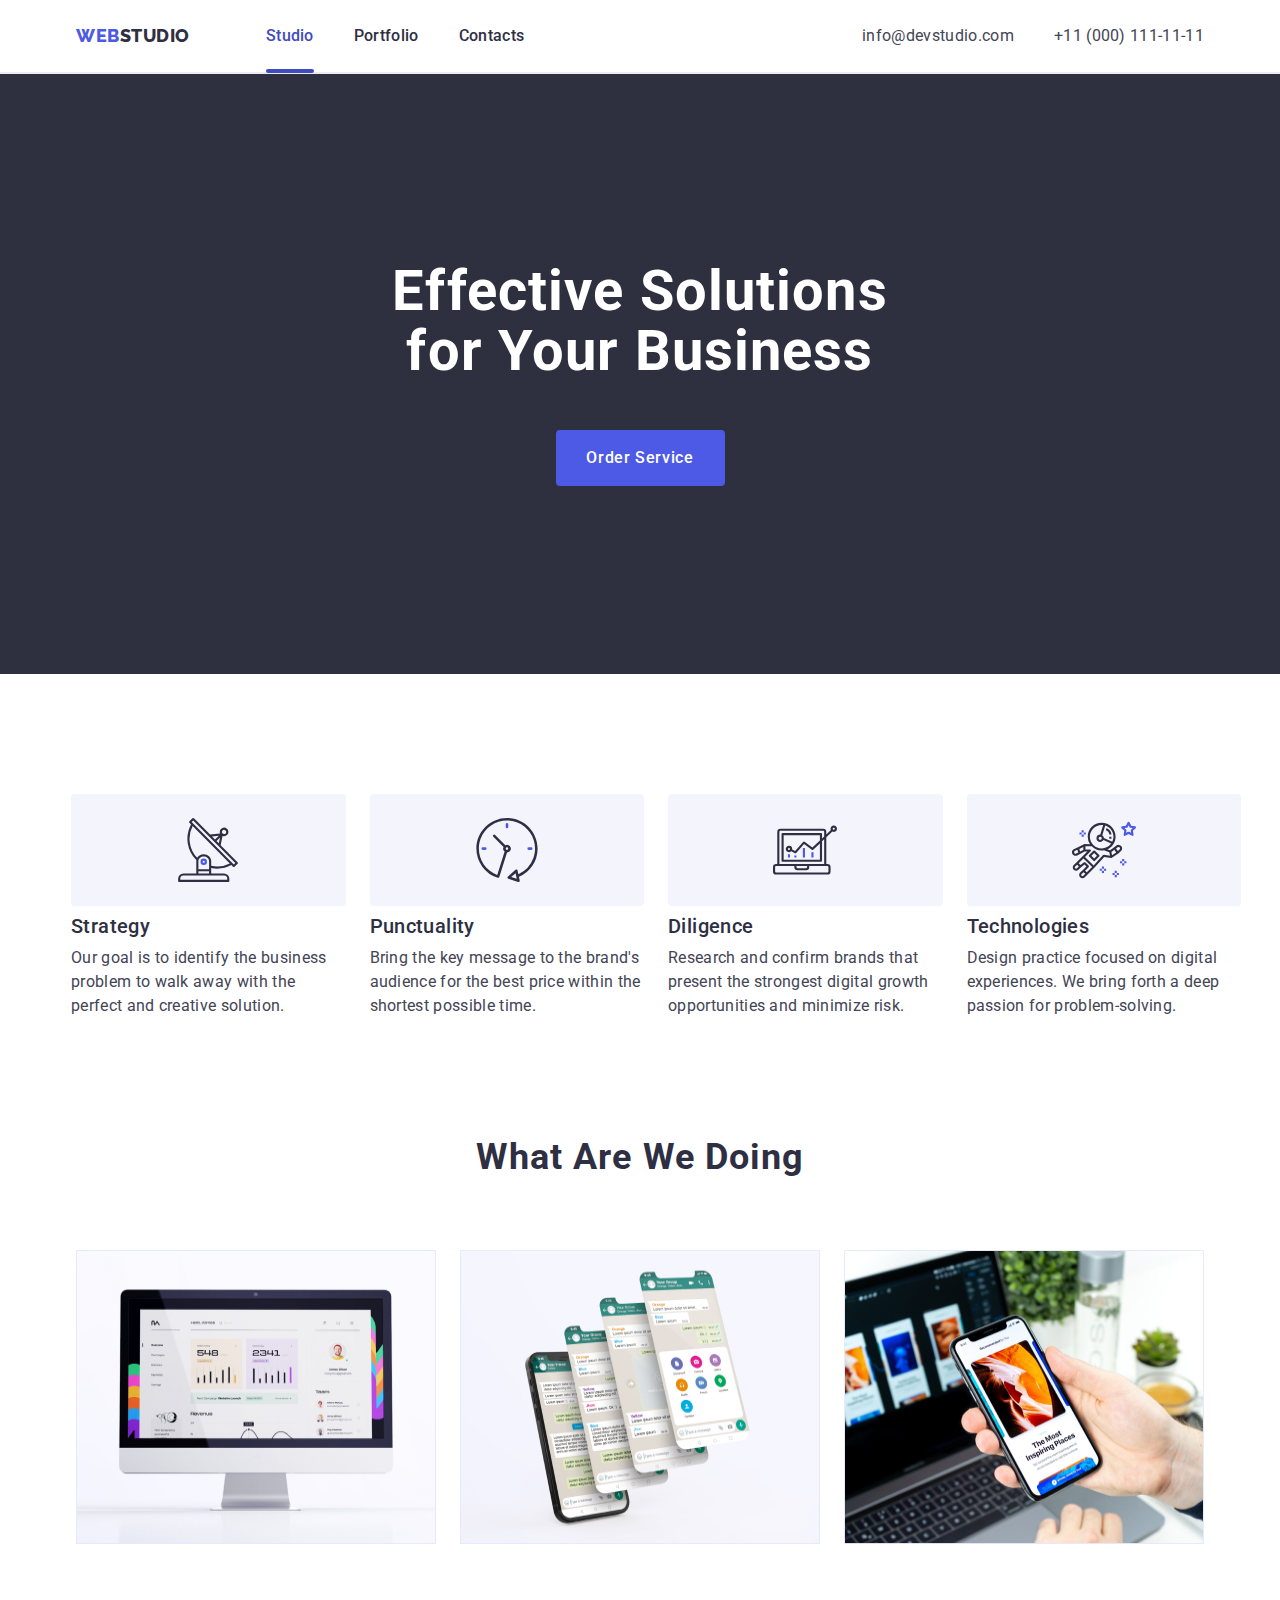
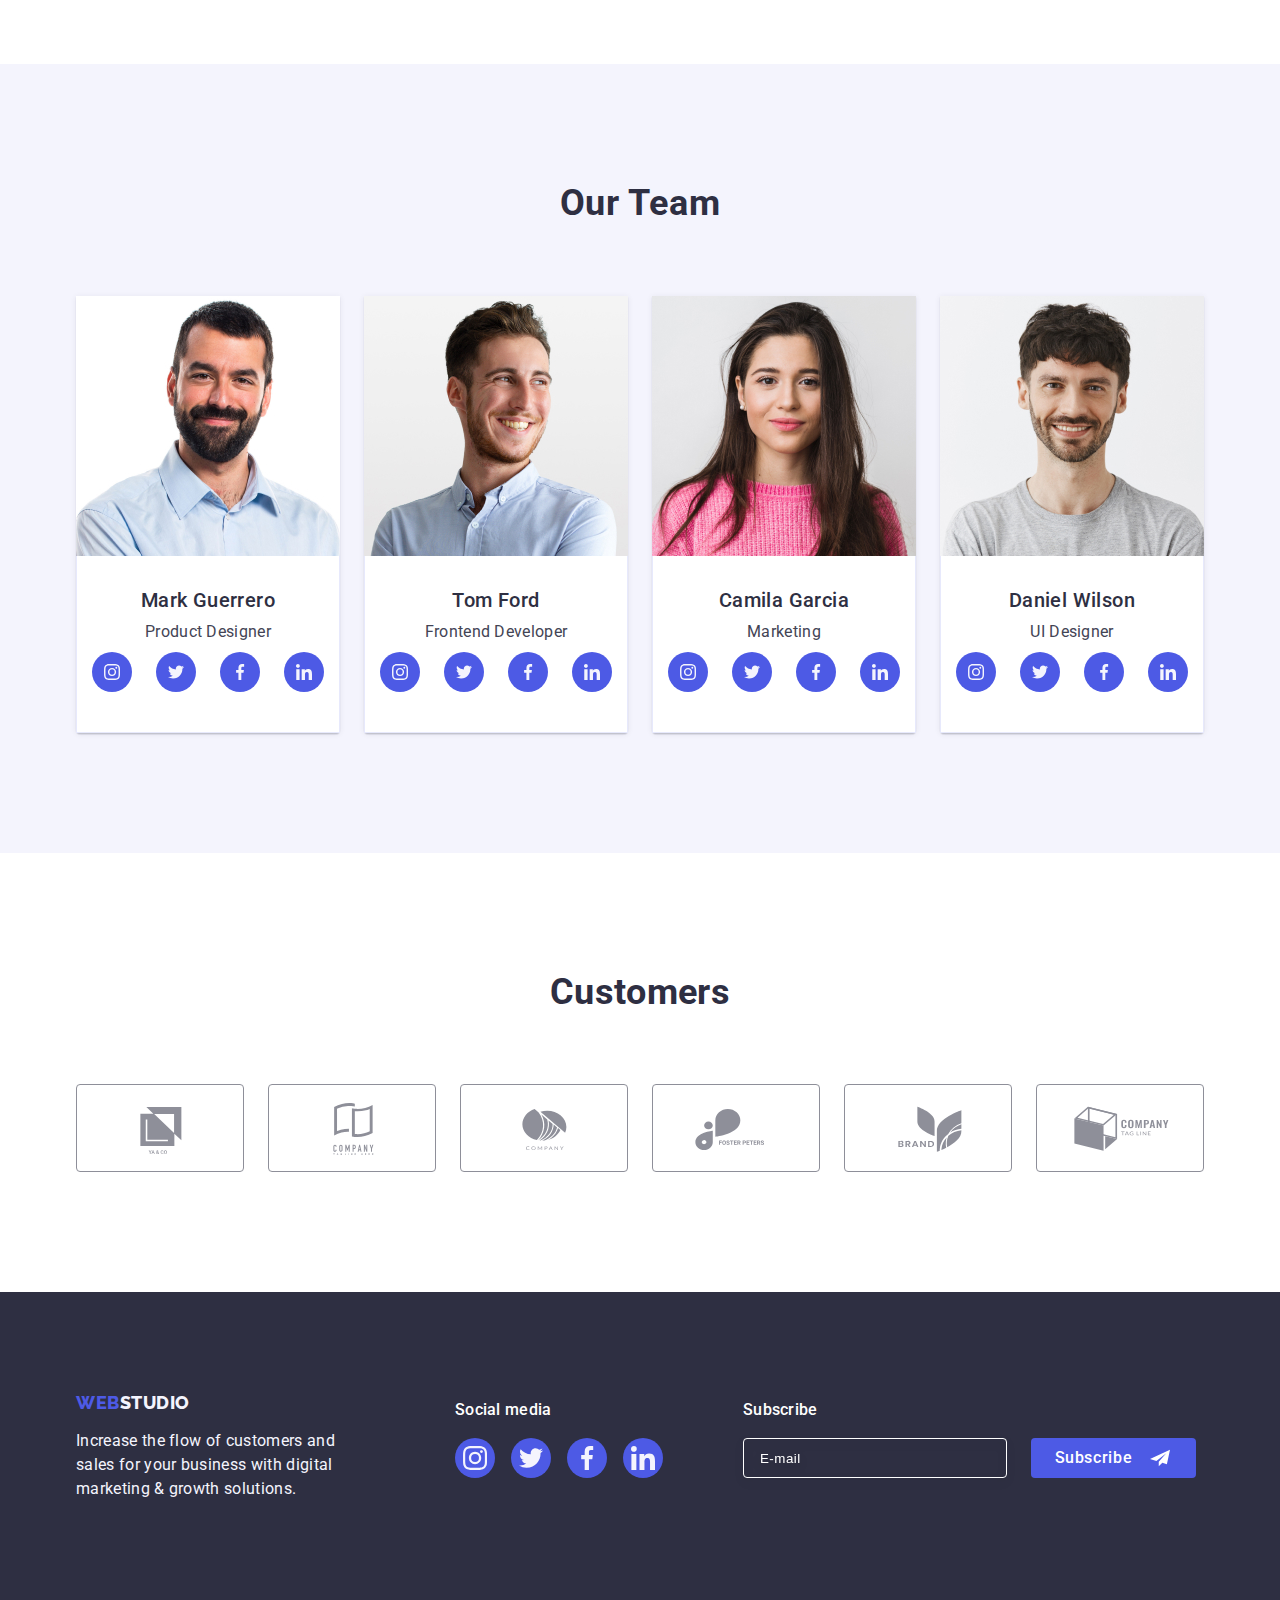
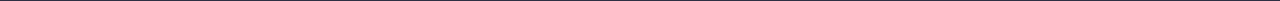
==== index.html @ afd9ffc9 ";lkl;k" ====
<!DOCTYPE html>
<html lang="en">
<head>
    <meta charset="UTF-8">
    <meta http-equiv="X-UA-Compatible" content="IE=edge">
    <meta name="viewport" content="width=device-width, initial-scale=1.0">
    <title>WebStudio</title>
    <link rel="preconnect" href="https://fonts.googleapis.com">
    <link rel="preconnect" href="https://fonts.gstatic.com" crossorigin>
    <link href="https://fonts.googleapis.com/css2?family=Raleway:wght@800&amp;family=Roboto:wght@100;400;500;700;800;900&amp;display=swap" rel="stylesheet">
    <link rel="stylesheet" href=" modern-normalize.min.css">
    <link rel="stylesheet" href="./css/styles.css" />
</head>
<body>
    <header class="title-header">
        <div class="div-title-header container">
            <nav class="left-logo">
                <a href="./index.html" class="logo link">
                    Web<span class="primary-color">Studio</span>
                </a>
                <ul class="navbar list">
                    <li><a href="./index.html" class="active-link link">Studio</a></li>
                    <li><a href="./portfolio.html" class="link">Portfolio</a></li>
                    <li><a href="" class="link">Contacts</a></li>
                </ul>
            </nav>
            <address class="header-contacts">
                <ul class="address-list list">                
                <li><a href="mailto:info@devstudio.com" class="header-contacts-link link">info@devstudio.com</a></li>
                <li><a href="tel:+110001111111" class="header-contacts-link link">+11 (000) 111-11-11</a></li>
                </ul>
            </address>
            <button class="menu-toggle js-open-menu" aria-expanded="false" aria-controls="mobile-menu">
                <svg width="24" height="24" fill="currentColor" viewBox="0 0 20 20" xmlns="http://www.w3.org/2000/svg">
                  <path fill-rule="evenodd" d="M3 5a1 1 0 011-1h12a1 1 0 110 2H4a1 1 0 01-1-1zM3 10a1 1 0 011-1h12a1 1 0 110 2H4a1 1 0 01-1-1zM3 15a1 1 0 011-1h12a1 1 0 110 2H4a1 1 0 01-1-1z" clip-rule="evenodd"></path>
                </svg>
            </button>
        </div>
    </header>
    <main>
        <section class="full-width">
            <div class="container">
                <h1 class="main-title">Effective Solutions for Your Business</h1>
                <button data-modal-open type="button" class="order-service">Order Service</button>
            </div>
        </section>
        <section class="why-we">
            <div class="container">
                <h2 class="visually-hidden" hidden>Наші особливості</h2>
                <ul class="features list">
                        <li class="why-we-features">
                            <div class="why-we-cont">
                                
                                <svg class="why-we-cont-icon" width="64" height="64">
                                  <use href="./images/icons.svg#icon-antenna-1"></use>
                                </svg>
                            </div>
                            <h3 class="why-we-title">Strategy</h3>
                            <p class="why-we-p">Our goal is to identify the business problem to walk away with the perfect and creative solution.</p>
                        </li>
                    <li class="why-we-features">
                        <div class="why-we-cont">
                             <svg class="why-we-cont-icon" width="64" height="64">
                               <use href="./images/icons.svg#icon-clock-1"></use>
                             </svg>
                        </div>
                        <h3 class="why-we-title">Punctuality</h3>
                        <p class="why-we-p">Bring the key message to the brand's audience for the best price within the shortest possible time.</p>
                    </li>
                    <li class="why-we-features">
                        <div class="why-we-cont">
                            <svg class="why-we-cont-icon" width="64" height="64">
                              <use href="./images/icons.svg#icon-diagram-1"></use>
                            </svg>
                        </div>
                        <h3 class="why-we-title">Diligence</h3>
                        <p class="why-we-p">Research and confirm brands that present the strongest digital growth opportunities and minimize risk.</p>
                    </li>
                    <li class="why-we-features">
                        <div class="why-we-cont">
                            <svg class="why-we-cont-icon" width="64" height="64">
                              <use href="./images/icons.svg#icon-astronaut-1"></use>
                            </svg>
                        </div>
                        <h3 class="why-we-title">Technologies</h3>
                        <p class="why-we-p">Design practice focused on digital experiences. We bring forth a deep passion for problem-solving.</p>
                    </li>
                </ul>
            </div>
        </section>
        <section class="what-we-do">
            <div class="container">    
            <h2 class="title">What are we doing</h2>
            <ul class="list">
                <li class="what-we-do-img">
                    <picture>
                        <source
                          media="(min-width: 1158px)"
                          srcset="
                            ./images/info/desctop/1-@x1.jpg 1x,
                            ./images/info/desctop/1-@x2.jpg 2x
                          "
                          type="image/jpg"
                        />
                        <img
                          src="./images/info/1.jpg"
                          alt="desktop"
                          width="360"
                          height="294"
                        />
                    </picture>
                </li>
                <picture>
                    <source
                      media="(min-width: 1158px)"
                      srcset="
                        
                        ./images/info/desctop/2-@x1.jpg 1x,
                        ./images/info/desctop/2-@x2.jpg 2x
                      "
                      type="image/jpg"
                    />
                    <img
                      src="./images/info/2.jpg"
                      alt="desktop"
                      width="360"
                      height="294"
                    />
                </picture>
                <picture>
                    <source
                      media="(min-width: 1158px)"
                      srcset="
                        
                        ./images/info/desctop/3-@x1.jpg 1x,
                        ./images/info/desctop/3-@x2.jpg 2x
                      "
                      type="image/jpg"
                    />
                    <img
                      src="./images/info/3.jpg"
                      alt="desktop"
                      width="360"
                      height="294"
                    />
                </picture>
            </ul> 
            </div> 
        </section>
        <section class="team-wrap">
            <div class="container">
                <h2 class="title">Our Team</h2>
                <ul class="team-list list">
                    <li class="member">
                        <picture>
                            <!-- desc -->
                            <source
                                media="(min-width: 1158px)"
                                srcset="
                                ./images/team/desctop/@1x-1.jpg 1x,
                                ./images/team/desctop/@2x-1.jpg 2x
                                "
                                type="image/jpg"
                            />
                            <!-- tabl -->
                            <source
                                media="(min-width: 768px)"
                                srcset="
                                ./images/team/tablet/@1x-1.jpg 1x,
                                ./images/team/tablet/@2x-1.jpg 2x
                                "
                                type="image/jpg"
                            />
                            <!-- mob -->
                            <source
                                media="(max-width: 767px)"
                                srcset="
                                ./images/team/mobile/@1x-1.jpg 1x,
                                ./images/team/mobile/@2x-1.jpg 2x
                                "
                                type="image/jpg"
                            />
                            <img
                                src="./images/team/1.jpg"
                                alt="Mark Guerrero"
                                width="264"
                                height="260"
                            />
                        </picture>
                        <div class="team-wrap-memder personnel">
                            <h3 class="sub-title">Mark Guerrero</h3>
                            <p class="vacancy">Product Designer</p>
                            <ul class="social-icon list">
                                <li class="icon">
                                    <a href="" class="icon-itfl">
                                        <svg class="social-icon-itfl" width="16" height="16">
                                          <use href="./images/icons.svg#icon-instagram"></use>
                                        </svg>
                                    </a>  
                               </li>
                                <li class="icon">
                                    <a href="" class="icon-itfl">
                                        <svg class="social-icon-itfl" width="16" height="16">
                                          <use href="./images/icons.svg#icon-twitter"></use>
                                        </svg>
                                    </a>
                                </li>
                                <li class="icon">
                                    <a href="" class="icon-itfl">
                                        <svg class="social-icon-itfl" width="16" height="16">
                                          <use href="./images/icons.svg#icon-facebook"></use>
                                        </svg>
                                    </a>
                                </li>
                                <li class="icon">
                                    <a href="" class="icon-itfl">
                                        <svg class="social-icon-itfl" width="16" height="16">
                                          <use href="./images/icons.svg#icon-linkedin"></use>
                                        </svg>
                                    </a>
                                </li>
                            </ul>
                        </div>
                    </li>
                    <li class="member">
                        <picture>
                            <!-- desc -->
                            <source
                                media="(min-width: 1158px)"
                                srcset="
                                ./images/team/desctop/@1x-2.jpg 1x,
                                ./images/team/desctop/@2x-2.jpg 2x
                                "
                                type="image/jpg"
                            />
                            <!-- tabl -->
                            <source
                                media="(min-width: 768px)"
                                srcset="
                                ./images/team/tablet/@1x-2.jpg 1x,
                                ./images/team/tablet/@2x-2.jpg 2x
                                "
                                type="image/jpg"
                            />
                            <!-- mob -->
                            <source
                                media="(max-width: 767px)"
                                srcset="
                                ./images/team/mobile/@1x-2.jpg 1x,
                                ./images/team/mobile/@2x-2.jpg 2x
                                "
                                type="image/jpg"
                            />
                            <img
                                src="./images/team/2.jpg"
                                alt="Tom Ford"
                                width="264"
                                height="260"
                            />
                        </picture>
                        <div class="team-wrap-memder personnel">
                            <h3 class="sub-title">Tom Ford</h3>
                            <p class="vacancy">Frontend Developer</p>
                            <ul class="social-icon list">
                                <li class="icon">
                                    <a href="" class="icon-itfl">
                                        <svg class="social-icon-itfl" width="16" height="16">
                                          <use href="./images/icons.svg#icon-instagram"></use>
                                        </svg>
                                    </a>  
                               </li>
                                <li class="icon">
                                    <a href="" class="icon-itfl">
                                        <svg class="social-icon-itfl" width="16" height="16">
                                          <use href="./images/icons.svg#icon-twitter"></use>
                                        </svg>
                                    </a>
                                </li>
                                <li class="icon">
                                    <a href="" class="icon-itfl">
                                        <svg class="social-icon-itfl" width="16" height="16">
                                          <use href="./images/icons.svg#icon-facebook"></use>
                                        </svg>
                                    </a>
                                </li>
                                <li class="icon">
                                    <a href="" class="icon-itfl">
                                        <svg class="social-icon-itfl" width="16" height="16">
                                          <use href="./images/icons.svg#icon-linkedin"></use>
                                        </svg>
                                    </a>
                                </li>
                            </ul>
                        </div>
                        </li>
                    <li class="member">
                        <picture>
                            <!-- desc -->
                            <source
                                media="(min-width: 1158px)"
                                srcset="
                                ./images/team/desctop/@1x-3.jpg 1x,
                                ./images/team/desctop/@2x-3.jpg 2x
                                "
                                type="image/jpg"
                            />
                            <!-- tabl -->
                            <source
                                media="(min-width: 768px)"
                                srcset="
                                ./images/team/tablet/@1x-3.jpg 1x,
                                ./images/team/tablet/@2x-3.jpg 2x
                                "
                                type="image/jpg"
                            />
                            <!-- mob -->
                            <source
                                media="(max-width: 767px)"
                                srcset="
                                ./images/team/mobile/@1x-3.jpg 1x,
                                ./images/team/mobile/@2x-3.jpg 2x
                                "
                                type="image/jpg"
                            />
                            <img
                                src="./images/team/3.jpg"
                                alt="Camila Garcia"
                                width="264"
                                height="260"
                            />
                        </picture>
                        <div class="team-wrap-memder personnel">
                            <h3 class="sub-title">Camila Garcia</h3>
                            <p class="vacancy">Marketing</p>
                            <ul class="social-icon list">
                                <li class="icon">
                                    <a href="" class="icon-itfl">
                                        <svg class="social-icon-itfl" width="16" height="16">
                                          <use href="./images/icons.svg#icon-instagram"></use>
                                        </svg>
                                    </a>  
                               </li>
                                <li class="icon">
                                    <a href="" class="icon-itfl">
                                        <svg class="social-icon-itfl" width="16" height="16">
                                          <use href="./images/icons.svg#icon-twitter"></use>
                                        </svg>
                                    </a>
                                </li>
                                <li class="icon">
                                    <a href="" class="icon-itfl">
                                        <svg class="social-icon-itfl" width="16" height="16">
                                          <use href="./images/icons.svg#icon-facebook"></use>
                                        </svg>
                                    </a>
                                </li>
                                <li class="icon">
                                    <a href="" class="icon-itfl">
                                        <svg class="social-icon-itfl" width="16" height="16">
                                          <use href="./images/icons.svg#icon-linkedin"></use>
                                        </svg>
                                    </a>
                                </li>
                            </ul>
                        </div>
                    </li>
                    <li class="member">
                        <picture>
                            <!-- desc -->
                            <source
                                media="(min-width: 1158px)"
                                srcset="
                                ./images/team/desctop/@1x-4.jpg 1x,
                                ./images/team/desctop/@2x-4.jpg 2x
                                "
                                type="image/jpg"
                            />
                            <!-- tabl -->
                            <source
                                media="(min-width: 768px)"
                                srcset="
                                ./images/team/tablet/@1x-4.jpg 1x,
                                ./images/team/tablet/@2x-4.jpg 2x
                                "
                                type="image/jpg"
                            />
                            <!-- mob -->
                            <source
                                media="(max-width: 767px)"
                                srcset="
                                ./images/team/mobile/@1x-4.jpg 1x,
                                ./images/team/mobile/@2x-4.jpg 2x
                                "
                                type="image/jpg"
                            />
                            <img
                                src="./images/team/4.jpg"
                                alt="Daniel Wilson"
                                width="264"
                                height="260"
                            />
                        </picture>
                        <div class="team-wrap-memder personnel">
                            <h3 class="sub-title">Daniel Wilson</h3>
                            <p class="vacancy">UI Designer</p>
                            <ul class="social-icon list">
                                <li class="icon">
                                    <a href="" class="icon-itfl">
                                        <svg class="social-icon-itfl" width="16" height="16">
                                          <use href="./images/icons.svg#icon-instagram"></use>
                                        </svg>
                                    </a>  
                               </li>
                                <li class="icon">
                                    <a href="" class="icon-itfl">
                                        <svg class="social-icon-itfl" width="16" height="16">
                                          <use href="./images/icons.svg#icon-twitter"></use>
                                        </svg>
                                    </a>
                                </li>
                                <li class="icon">
                                    <a href="" class="icon-itfl">
                                        <svg class="social-icon-itfl" width="16" height="16">
                                          <use href="./images/icons.svg#icon-facebook"></use>
                                        </svg>
                                    </a>
                                </li>
                                <li class="icon">
                                    <a href="" class="icon-itfl">
                                        <svg class="social-icon-itfl" width="16" height="16">
                                          <use href="./images/icons.svg#icon-linkedin"></use>
                                        </svg>
                                    </a>
                                </li>
                            </ul>
                        </div>
                    </li>
                </ul>
            </div>
        </section>
        <section class="customers">
            <div class="container">
                <h2 class="title-customers">Customers</h2>
                <ul class="client list">
                    <li class="client-title">
                        <a href="" class="client-icon">
                            <svg class="icon-customer" width="104" height="56">
                              <use href="./images/icons.svg#icon-customer"></use>
                            </svg>
                        </a>
                    </li>
                    <li class="client-title">
                        <a href="" class="client-icon">
                            <svg class="icon-customer" width="104" height="56">
                              <use href="./images/icons.svg#icon-customer-1"></use>
                            </svg>
                        </a>
                    </li>
                    <li class="client-title">
                        <a href="" class="client-icon">
                            <svg class="icon-customer" width="104" height="56">
                              <use href="./images/icons.svg#icon-customer-2"></use>
                            </svg>
                        </a> 
                    </li>
                    <li class="client-title">
                        <a href="" class="client-icon">
                            <svg class="icon-customer" width="104" height="56">
                              <use href="./images/icons.svg#icon-customer-3"></use>
                            </svg>
                        </a>
                    </li>
                    <li class="client-title">
                        <a href="" class="client-icon">
                            <svg class="icon-customer" width="104" height="56">
                              <use href="./images/icons.svg#icon-customer-4"></use>
                            </svg>
                        </a>
                    </li>
                    <li class="client-title">
                        <a href="" class="client-icon">
                            <svg class="icon-customer" width="104" height="56">
                              <use href="./images/icons.svg#icon-customer-5"></use>
                            </svg>
                        </a>
                    </li>
                </ul>
            </div>
        </section>
    </main>
    <footer class="footer">
        <div class="footer-logo container">
            <div class="footer-content">
                <a href="./index.html" class="logo link">
                    Web<span class="white">Studio</span>
                </a>
                <p class="title-footer">Increase the flow of customers and <br>sales for your business with digital <br>marketing & growth solutions.</p>    
            </div>
            <div class="container-social">
                <p class="footer-icon">Social media</p>
                <ul class="list-contact list">
                    <li class="icon">
                        <a href="" class="icon-itfl social-icon-footer">
                            <svg class="social-icon-itfl" width="24" height="24">
                              <use href="./images/icons.svg#icon-instagram"></use>
                            </svg>
                        </a>  
                   </li>
                    <li class="icon">
                        <a href="" class="icon-itfl social-icon-footer">
                            <svg class="social-icon-itfl" width="24" height="24">
                              <use href="./images/icons.svg#icon-twitter"></use>
                            </svg>
                        </a>
                    </li>
                    <li class="icon">
                        <a href="" class="icon-itfl social-icon-footer">
                            <svg class="social-icon-itfl" width="24" height="24">
                              <use href="./images/icons.svg#icon-facebook"></use>
                            </svg>
                        </a>
                    </li>
                    <li class="icon">
                        <a href="" class="icon-itfl social-icon-footer">
                            <svg class="social-icon-itfl" width="24" height="24">
                              <use href="./images/icons.svg#icon-linkedin"></use>
                            </svg>
                        </a>
                    </li>
                </ul>
            </div>
            <div class="subscribe">
                <form>
                    <p class="e-mail-subscribe">Subscribe</p>
                    <div class="button-email">
                        <input class="username" type="text" name="username" placeholder="E-mail" />
                        <button type="submit" class="subscribe-button">Subscribe
                            <svg class="subscribe-img" width="24" height="20">
                              <use href="./images/symbol-defs.svg#icon-icone"></use>
                            </svg>
                        </button>
                    </div>
                </form>
            </div>
        </div>
    </footer>
    <div data-modal class="modal is-hidden">
        <div class="modal-window">
            <button class="button-modal" data-modal-close type="button">
                <svg class="img-modal-window" width="8" height="8">
                  <use href="./images/xrestuk.svg#icon-xrestuk"></use>
                </svg>
            </button>
            <strong class="modal-title">Leave your contacts and we will call you back</strong>
            <form action="">
                <label for="name" class="sub-title-modal">Name</label>
                <div class="form-wrapper" type="text" name="modal_phone" id="modal_phone"> 
                    <input id="name" class="form-field" type="name" name="name" />
                    <svg class="form-icon" width="18" height="18">
                        <use href="./images/symbol-defs.svg#icon-name"></use>
                    </svg>
                </div> 
                <label for="phone" class="sub-title-modal">Phone</label>
                <div class="form-wrapper" type="text" name="modal_phone" id="modal_phone">
                    <input id="phone" class="form-field" type="name" name="name" />
                    <svg class="form-icon" width="18" height="24">
                        <use href="./images/symbol-defs.svg#icon-phone"></use>
                    </svg>
                </div>   
                <label class="sub-title-modal" for="email">Email</label>
                <div class="form-wrapper" type="text" name="modal_phone" id="modal_phone">
                    <input id="form-field" class="form-field" type="name" name="name" />
                    <svg class="form-icon" width="18" height="24">
                        <use href="./images/symbol-defs.svg#icon-email"></use>
                    </svg>
                </div>
                <div>
                    <label  for="comment" class="sub-title-modal">Comment</label>
                    <textarea class="textarea" name="comment" rows="7" placeholder="Text input"></textarea>
                </div>
                <div>
                     <label class="chec-title" for="checkbox">
                        <input id="checkbox" class="sub-title-modal visually-hidden" type="checkbox" name="modal_agreement" />
                        <svg class="form-custom-check" width="16" height="16">
                          <use class="unchecked" href="./images/icons.svg#unchecked"></use>
                          <use class="checked" href="./images/icons.svg#checked"></use>
                        </svg>
                        <span class="form-agreement-text"
                        >I accept the terms and conditions of the
                        <a class="privacy-policy" href="">Privacy Policy</a></span>
                     </label>
                </div>
                <button class="button-send" type="submit">Send</button>
            </form>
        </div>
    </div>
    <div class="menu-container js-menu-container" id="mobile-menu">
        <button class="menu-toggle js-close-menu">
          <svg fill="currentColor" viewBox="0 0 20 20" xmlns="http://www.w3.org/2000/svg" width="8" height="8">
            <path fill-rule="evenodd" d="M4.293 4.293a1 1 0 011.414 0L10 8.586l4.293-4.293a1 1 0 111.414 1.414L11.414 10l4.293 4.293a1 1 0 01-1.414 1.414L10 11.414l-4.293 4.293a1 1 0 01-1.414-1.414L8.586 10 4.293 5.707a1 1 0 010-1.414z" clip-rule="evenodd"></path>
          </svg>
        </button>
  
        <ul class="mobile-menu">
          <li><a href="" class="link active-mobile-menu">Studio</a></li>
          <li><a href="" class="link">Portfolio</a></li>
          <li><a href="" class="link">Contacts</a></li>
        </ul>
        <p class="contacts-mobile-menu">+11 (000) 111-11-11</p>
        <p class="email-mobile-menu">info@devstudio.com</p>
        <ul class="social-icon list">
            <li class="icon">
                <a href="" class="icon-itfl">
                    <svg class="social-icon-itfl" width="16" height="16">
                      <use href="./images/icons.svg#icon-instagram"></use>
                    </svg>
                </a>  
           </li>
            <li class="icon">
                <a href="" class="icon-itfl">
                    <svg class="social-icon-itfl" width="16" height="16">
                      <use href="./images/icons.svg#icon-twitter"></use>
                    </svg>
                </a>
            </li>
            <li class="icon">
                <a href="" class="icon-itfl">
                    <svg class="social-icon-itfl" width="16" height="16">
                      <use href="./images/icons.svg#icon-facebook"></use>
                    </svg>
                </a>
            </li>
            <li class="icon">
                <a href="" class="icon-itfl">
                    <svg class="social-icon-itfl" width="16" height="16">
                      <use href="./images/icons.svg#icon-linkedin"></use>
                    </svg>
                </a>
            </li>
        </ul>
      </div>
    <script src="./js/modal.js"></script>
    <script defer="" src="./js/mobile-menu.js"></script>
</body>
</html>
---- css/styles.css ----
:root {
    --white: #FFFFFF; 
    --secondary-backgraund: #F5F4FA;
    --separator:#ECECEC;
    --grey:#EEEEEE;
    --logo:#4d5ae5;
    --black: #000000; 
    --blue: #2196F3;
    --dark-blue: #188CE8;
    --studio: #2e2f42;
    --darkgrey: #212121; 
    --lightgrey: #757575;
    --primary-backgraund: #2F303A;
    --body: #434455; 
    --CLOUD:#F4F4FD;
    --hover-focus: #404bbf;
    --primary-line-height: 1.19;
    --title-header: #e7e9fc;
    --LIGHT-SLATE:#8e8f99;
    --social-icon-footer: #31d0aa;
    --modal: #fcfcfc;
    --LIGHT-SLATE:#8E8F99;
}
h1, h2, h3, ul, p {
    padding: 0;
    margin: 0;
}
body {
    font-family: "Roboto", sans-serif;
    margin: 0;
    font-style: normal; 
    font-weight: 400;
    font-size: 16px;
    color: var(--CLOUD);
    line-height: 24px;
    letter-spacing: 0.02em;
}
a.logo:focus {
    outline: none;
}
.logo {
    text-decoration: none;
    font-family: 'Raleway', sans-serif;
    font-weight: 800;
    font-size: 18px;
    line-height: 1.17;
    text-transform: uppercase;
    color: var(--logo);
    vertical-align: middle;
    letter-spacing: 0.03em;
    margin-right: 76px;
    display: inline-block;
}
.link {
    text-decoration: none;
}
.list {
    list-style: none;
}
.primary-color {
    color: var(--studio);
}
.link:focus, .link:hover {
    color: var(--hover-focus);
}
.header-contacts {
    font-style: normal;
    padding: 24px 0;
}
.navbar a {
    font-weight: 500;
    font-size: 16px;
    line-height: 1.5;
    letter-spacing: 0.02em;
    text-decoration: none;
    color: var(--studio);
    display: block;
    padding: 24px 0;
}
.active {
    font-family: "Roboto", sans-serif;
    line-height: 1.5;
    letter-spacing: 0.04em;
    display: flex;
    flex-direction: row;
    justify-content: center;
    align-items: center;
    color: var(--CLOUD);
    padding: 12px 24px;
    border: 1px solid var(--title-header);
    padding: 12px 24px;
    border-radius: 4px;
    flex: none;
    order: 4;
    flex-grow: 0;
}
.active:focus, .active:hover{ 
    border: 1px solid transparent;
}
.navbar {
    color: var(--blue);
    gap: 40px;
    display: flex;
}
.navbar li:last-child a {
    margin-right: 0;
}
header .contacts a:hover {
    color: var(--blue);
}
.header-contacts-link {
    line-height: 1.5;
    letter-spacing: 0.02em;
    color: var(--body);
    transition: color 250ms cubic-bezier(0.4, 0, 0.2, 1);
}
.mr-50 {
    margin-right: 50px;
}
.mr-15 {
    margin-right: 15px;
}
.white {
    color: var(--CLOUD);
}
header ul {
    display: inline-block;
    list-style-type: none;
    vertical-align: middle;
}

header ul li {
    display: inline-block;
}
main {
    border-top:solid 1px var(--separator);
}
.full-width {
    background-color: var(--studio);
    text-align: center;
    color: var(--white);
    padding-top: 200px;
    padding-bottom: 200px;
    padding: 188px 0;
    background-image: linear-gradient(rgba(46, 47, 66, 0.7), rgba(46, 47, 66, 0.7)), url(../images/img-name.jpg.png);
    max-width: 1440px;
    background-repeat: no-repeat;
    background-position: center; 
    background-size: cover;
    margin: auto;
}

.full-width .main-title {
    font-size: 56px;
    line-height: 1.07;
    text-align: center;
    letter-spacing: 0.02em;
}
.main-title {
    max-width: 496px;
    margin: auto;
    margin-bottom: 48px;
}
.full-width .order-service {
    font-size: 16px;
    cursor: pointer;
    color: var(--white);
    font-family: "Roboto", sans-serif;
    font-weight: 500;
    line-height: 1.5;
    letter-spacing: 0.04em;
    background-color: var(--logo);
}
.full-width .order-service:hover, .full-width .order-service:focus {
    background-color: var(--hover-focus);
}
.order-service {
    display: block;
    min-width: 169px;
    height: 56px;
    border: none;
    border-radius: 4px; 
    margin: auto;
    transition: background-color 250ms cubic-bezier(0.4, 0, 0.2, 1);
}
.visually-hidden {
    position: absolute;
    white-space: nowrap;
    width: 1px;
    height: 1px;
    overflow: hidden;
    border: 0;
    padding: 0;
    clip: rect(0 0 0 0);
    clip-path: inset(50%);
    margin: -1px;
}
.why-we {
    padding: 120px 0;
}
.why-we .features {
    list-style-type: none;
    width: 1170px;
    margin: auto;
    display: flex;
    justify-content: space-between;
}
.why-we div {
    padding: 0 10px;
}
.why-we-title {
    font-weight: 500;
    font-size: 20px;
    line-height: 1.2;
    letter-spacing: 0.02em;
    color: var(--studio);
    margin-bottom: 8px;
}
.why-we p {
    font-size: 16px;
    line-height: 1.5;
    letter-spacing: 0.02em;
    color: var(--body)
}

.what-we-do {
    text-align: center;
    padding-bottom: 120px;
}
.what-we-do .title {
    font-weight: 700;
    font-size: 36px;
    line-height: 1.11;
    text-align: center;
    letter-spacing: 0.03em;
    text-transform: capitalize;
}
.sub-title {
    font-weight: 500;
    font-size: 20px;
    line-height: 1.2;
    text-align: center;
    letter-spacing: 0.02em;
    color: var(--studio);
    margin-bottom: 8px;
}
.text-left {
    text-align: left;
}
.projects .arr {
    line-height: 1.5;
}
.what-we-do ul{
    list-style-type: none;
    display: flex;
    justify-content: space-between;
    gap: 24px;
}
ul {
    padding-left: 0;
}
.team-wrap {
    background-color: var(--CLOUD);
}
.title {
    font-size: 36px;
    line-height: 1.11;
    text-align: center;
    letter-spacing: 0.02em;
    text-transform: capitalize;
    color: var(--studio);
    margin-bottom: 72px;
}
.title-2 {
    font-weight: 500;
    font-size: 20px;
    line-height: 1.2;
    letter-spacing: 0.02em;
    color: var(--studio);
}
.position {
    letter-spacing: 0.02em;
    color: var(--body);
    line-height: 1.5;
}
.class-images {
    position: relative;
    overflow: hidden;
}
.text-picture {
    box-sizing: border-box;
    position: absolute; 
    top: 0;
    font-size: 16px;
    line-height: 1.5; 
    letter-spacing: 0.02em; 
    color: var(--CLOUD);
    padding: 40px 32px;
    background-color: var(--logo);
    height: 100%; 
    width: 100%;
    transform: translateY(100%); 
    transition: transform 250ms cubic-bezier(0.4, 0, 0.2, 1); 
}
.team {
    width: 1170px;
    margin: auto;
    text-align: center;
    padding-top: 100px;
    padding-bottom: 100px;
}
.team-list {
    display: flex;
    justify-content: space-between;
    list-style-type: none;
    gap: 24px;
}

.team-list .member {
    box-shadow: 0px 1px 6px rgba(46, 47, 66, 0.08), 0px 1px 1px rgba(46, 47, 66, 0.16), 0px 2px 1px rgba(46, 47, 66, 0.08);
    border-radius: 0px 0px 4px 4px;
    background-color: var(--white);
}

.team .member img{
    width: 100%;
}
img {
    display: block;
}
.vacancy {
    font-size: 16px;
    line-height: 1.5;
    letter-spacing: 0.02em;
    color: var(--body);
    text-align: center;
}
footer {
    background-color: var(--studio);
    padding: 50px 0;
    padding: 100px 0;
}
.tab-list {
    gap: 24px;
    display: flex;
    justify-content: center;
    margin-bottom: 72px;
}
.tab-list li {
    display: inline-block;
}
.tab-list li button {
    font-weight: 500;
    font-size: 16px;
    line-height: 1.5;
    text-align: center;
    letter-spacing: 0.04em;
    color: var(--logo);
    cursor: pointer;
    background-color: var(--CLOUD);
}
.tab-list button:hover, .tab-list button:focus {
    color: var(--white);
    background-color: var(--hover-focus);
}
.projects-wrap {
    width: 1170px;
    margin: auto;
    margin-bottom: 80px;
}
.projects {
    list-style-type: none;
    padding: 0;
    display: flex;
    flex-wrap: wrap;
    column-gap: 24px;
    row-gap: 48px;
}
.projects li .description {
    padding: 20px 24px;
}
.title-header {
    border-bottom: 1px solid var(--title-header);
    box-shadow: 0px 2px 1px rgba(46, 47, 66, 0.08), 0px 1px 1px rgba(46, 47, 66, 0.16), 0px 1px 6px rgba(46, 47, 66, 0.08);
}
.title-header .div-title-header {
    display: flex;
    justify-content: space-between;
    margin: 0 auto;
}
.container {
    width: 1158px;
    margin: 0 auto;
    padding: 0 15px;
    box-sizing: border-box;
}
.left-logo {
    display: flex;
    align-items: center;
}
a.active-link {
    padding: 24px 0;
    position: relative;
    color: var(--hover-focus);
    transition: color 250ms cubic-bezier(0.4, 0, 0.2, 1);
}
a.active-link:after {
    width: 100%;
    content: '';
    position: absolute;
    left: 0;
    bottom: -1px; 
    height: 4px;
    background-color: var(--hover-focus);
    border-radius: 2px;
}
.features {
    gap: 24px;
}
.team-wrap {
    padding: 120px 0;
}
.personnel {
    padding: 32px 16px;
    border: 1px solid #e7e9fc;
    border-top: none; 
}
.title-footer {
    color: var(--CLOUD);
    line-height: 24px;
    letter-spacing: 0.02em;
}
.footer-logo .logo {
    margin-bottom: 16px;
}
.footer-logo {
    display: flex;
    align-items: baseline;
}
.footer-content {
    margin-right: 120px;
}
.footer-icon {
    font-weight: 500;
    font-size: 16px;
    line-height: 1.5;
    letter-spacing: 0.02em;
    color: var(--white);
    margin-bottom: 16px;
}
.address-list {
    display: flex;
    gap: 40px;
}
.why-we-features {
    width: calc((100% - 72px) / 4); 
}
.what-we-do-img {
    width: calc((100% - 48px) / 3);
}
.portfolio-list {
    padding: 96px 0 120px;
}
.portfolio-tab {
    width: calc((100% - 48px) / 3);
}
.projects-link {
    width: calc((100% - 48px) / 3);
}
.why-we-cont {
    display: flex;
    align-items: center;
    justify-content: center;
    height: 112px;
    background-color: var(--CLOUD);
    border-radius: 4px;
    margin-bottom: 8px; 
}
.team-wrap-memder {
    padding: 32px 0;
}
.social-icon {
    display: flex;
    justify-content: center;
    gap: 24px;
    padding: 8px;
}
.icon {
    width: 40px;
    height: 40px; 
}
.icon-itfl {
    width: 100%;
    height: 100%;
    background-color: var(--logo);
    border-radius: 50%;
    display: flex;
    align-items: center; 
    justify-content: center; 
    gap: 16px;
    transition: background-color 250ms cubic-bezier(0.4, 0, 0.2, 1);
}
.icon-itfl:hover, .icon-itfl:focus {
    background-color: var(--hover-focus); 
}
.social-icon-footer:hover, .social-icon-footer:focus {
    background-color: var(--social-icon-footer)
}
.social-icon-itfl {
    fill: var(--CLOUD);
}
.customers {
    padding-top: 120px; 
    padding-bottom: 120px;
}
.title-customers {
    font-size: 36px;
    line-height: 1.1;
    color: var(--studio);
    margin-bottom: 72px;
    text-align: center;
}
.client {
    display: flex;
    gap: 24px; 
}
.client-title {
    width: calc((100% - 120px) / 6);
    height: 88px;
}
.client-icon {
    width: 100%;
    height: 100%;
    border: 1px solid var(--LIGHT-SLATE);
    border-radius: 4px;
    display: flex;
    align-items: center;
    justify-content: center;
    color: var(--LIGHT-SLATE);
    transition: border-color 250ms cubic-bezier(0.4, 0, 0.2, 1), color 250ms cubic-bezier(0.4, 0, 0.2, 1); 
}
.list-contact {
    width: 100%;
    height: 100%;
    display: flex;
    align-items: center;
    justify-content: center;
    gap: 16px;
    color: var(--LIGHT-SLATE); 
}
.client-icon:focus, .client-icon:hover {
    border-color: var(--hover-focus);
    color: var(--hover-focus);
}
.client-icon:focus .icon-customer, .client-icon:hover .icon-customer{
    fill: var(--hover-focus);
}
.icon-customer {
    fill: currentColor;
}
.tab-list-button {
    transition: color 250ms cubic-bezier(0.4, 0, 0.2, 1), background-color 250ms cubic-bezier(0.4, 0, 0.2, 1), border-color 250ms cubic-bezier(0.4, 0, 0.2, 1), box-shadow 250ms cubic-bezier(0.4, 0, 0.2, 1);
}
.tab-list-button:hover,.tab-list-button:focus {
    box-shadow: 0px 3px 1px rgba(0, 0, 0, 0.1), 0px 2px 1px rgba(0, 0, 0, 0.08), 0px 2px 2px rgba(0, 0, 0, 0.12);
    box-shadow: 0px 3px 1px rgba(0, 0, 0, 0.1), 0px 2px 1px rgba(0, 0, 0, 0.08), 0px 2px 2px rgba(0, 0, 0, 0.12);
}
.projects-list {
    display: block; 
    transition: box-shadow 250ms cubic-bezier(0.4, 0, 0.2, 1);
}
.projects-list:hover, .projects-list:focus {
    box-shadow: 0px 1px 6px rgba(46, 47, 66, 0.08), 0px 1px 1px rgba(46, 47, 66, 0.16), 0px 2px 1px rgba(46, 47, 66, 0.08);
    box-shadow: 0px 1px 6px rgba(46, 47, 66, 0.08), 0px 1px 1px rgba(46, 47, 66, 0.16), 0px 2px 1px rgba(46, 47, 66, 0.08);

}
.projects-list:hover .text-picture, .projects-list:focus .text-picture {
    transform: translateY(0%);
}
.modal {
    position: fixed;
    top: 0;
    left: 0;
    width: 100%;
    height: 100%;
    background-color: rgba(46, 47, 66, 0.4);
    transition: opacity 250ms cubic-bezier(0.4, 0, 0.2, 1), visibility 250ms cubic-bezier(0.4, 0, 0.2, 1);
}
.is-hidden {
    opacity: 0;
    visibility: hidden; 
    pointer-events: none;
}
.modal-window {
    box-sizing: border-box;
    position: absolute;
    top: calc(50%);
    left: calc(50%);
    transform: translateX(-50%) translateY(-50%);
    width: 450px;
    min-height: 500px;
    padding: 30px;
    background-color: var(--modal);
    border-radius: 10px;
    transition: opacity 250ms ease-in, transform 250ms ease-in;
    transition-delay: 400ms;
}

.button-modal {
    position: absolute;
    top: 24px;
    right: 24px;
    width: 24px;
    height: 24px;
    border-radius: 50%; 
    display: flex; 
    align-items: center;
    justify-content: center;
    background-color: var(--title-header);
    border: 1px solid rgba(0, 0, 0, 0.1);
    padding: 0;
    cursor: pointer; 
    transition: background-color 250ms cubic-bezier(0.4, 0, 0.2, 1), border 250ms cubic-bezier(0.4, 0, 0.2, 1); 
}
.button-modal:hover, .button-modal:focus {
    background-color: var(--hover-focus);
    border: none; 
    fill: var(--white);
}
.img-modal-window {
    transition: fill 250ms cubic-bezier(0.4, 0, 0.2, 1); 
}
.container-social {
    margin-right: 80px;
}
.subscribe-button {
    font-family: 'Roboto';
    font-style: normal;
    color: var(--white);
    font-weight: 500;
    font-size: 16px;
    line-height: 24px;
    letter-spacing: 0.04em;
    display: flex;
    flex-direction: row;
    justify-content: center;
    align-items: center;
    background: var(--logo);
    border-radius: 4px;
    width: 165px;
    height: 40px;
    border-color: var(--logo);
    border: none;
}
.subscribe-button:focus, .subscribe-button:hover {
    background-color: var(--hover-focus);
    transition: 350ms;
}
.e-mail-subscribe {
    color: var(--white);
    font-weight: 500;
    margin-bottom: 16px;
    letter-spacing: 0.02em;
}
.text-subscribe {
    color: var(--white);
    letter-spacing: 0.02em;
}
.subscribe-img {
    margin-left: 16px;
}
.form-icon {
    position: absolute;
    top: 50%;
    left: 10px;
    transform: translateY(-50%);
    transition: 400ms;
    pointer-events: none;
}
.form-field {
    padding: 0 35px;
    box-sizing: border-box;
    width: 100%;
    height: 40px;
    outline: transparent;
    outline-offset: -1px;
    border-radius: 6px;
    border: 1px solid rgba(46, 47, 66, 0.4);
    transition: 250ms;
}
.form-field:hover, .form-field:focus {
    border-color: var(--logo);
    transition: 350ms;
}
.form-wrapper {
    position: relative;
    margin-bottom: 10px;
}
.modal-title {
    display: block;
    margin-top: 42px;
    margin-bottom: 10px;
    font-size: 16px;
    text-align: center;
    letter-spacing: 0.02em;
    color: var(--studio);
}
.button-send {
    font-family: 'Roboto';
    font-style: normal;
    font-weight: 500;
    font-size: 16px;
    line-height: 24px;
    letter-spacing: 0.04em;
    color: var(--white);
    padding: 16px 32px;
    width: 169px;
    height: 56px;
    background: var(--logo);
    box-shadow: 0px 4px 4px rgba(0, 0, 0, 0.15);
    border-radius: 4px;
    margin: auto;
    display: block;
    border: none;
}
.button-send:focus, .button-send:hover {
    background-color: var(--hover-focus);
    transition: 350ms;
}
.sub-title-modal {
    font-weight: 400;
    font-size: 12px;
    line-height: 14px;
    letter-spacing: 0.04em;
    color: var(--LIGHT-SLATE);
}
.chec-title {
    font-style: normal;
    font-weight: 400;
    font-size: 12px;
    line-height: 14px;
    letter-spacing: 0.04em;
    color: var(--LIGHT-SLATE);
    flex: none;
    order: 1;
    flex-grow: 0;
    margin-bottom: 24px;
    display: block;
}
.textarea {
    width: 100%;
    resize: none;
    border: 1px solid rgba(46, 47, 66, 0.4);
    border-radius: 4px;
    padding: 8px 16px;
    box-sizing: border-box;
    margin-bottom: 16px;
} 
.textarea:focus {
    outline: none;
}
.form-field:focus + .form-icon {
    fill: var(--logo);
}
.privacy-policy {
    color: var(--logo);
}
.button-email {
    display: flex;
}
.username {
    width: 264px;
    height: 40px;
    margin-right: 24px;
    box-sizing: border-box;
    background: transparent;
    border: 1px solid var(--white);
    filter: drop-shadow(0px 4px 4px rgba(0, 0, 0, 0.15));
    border-radius: 4px;
    color: var(--white);
    padding: 8px 16px;
}
.username::placeholder {
    color: var(--white);
    letter-spacing: 0.04em;
}
.visually-hidden {
    position: absolute;
    width: 1px;
    height: 1px;
    margin: -1px;
    border: 0;
    padding: 0;
    white-space: nowrap;
    clip-path: inset(100%);
    clip: rect(0 0 0 0);
    overflow: hidden;
}
*,::after, ::before {
    box-sizing: border-box;
 }

.unchecked {
    opacity: 1;
    transition: 300ms;
  }
  .checked {
    opacity: 0;
    transition: 300ms;
  }
  .sub-title-modal:checked + .form-custom-check > .unchecked {
    opacity: 0;
  }
  .sub-title-modal:checked + .form-custom-check > .checked {
    opacity: 1;
  }
  .form-custom-check {
    vertical-align: middle;
    margin-right: 8px;
  }
  .form-agreement-text {
    vertical-align: middle;
  }
  .textarea::placeholder {
    font-family: 'Roboto';
    font-style: normal;
    font-weight: 400;
    font-size: 12px;
    line-height: 14px;
    color: var(--LIGHT-SLATE);
    letter-spacing: 0.06em;
}
  /* button-burger*/

  .menu-toggle {
    min-height: 24px;
    min-width: 24px;
    display: flex;
    align-items: center;
    justify-content: center;
  
    margin: 0;
    padding: 0;
    background-color: transparent;
    cursor: pointer;
    border: none;
    border-radius: 50%;
    outline: none;
  }
  .menu-toggle.js-close-menu {
    box-sizing: border-box;
    background: var(--title-header);
    opacity: 0.1;
    border: 1px solid var(--studio);
    background: var(--studio);
  }
  
  @media (min-width: 768px) {
    .menu-toggle {
      display: none;
    }
  }
  
  .menu-toggle:hover,
  .menu-toggle:focus {
    background-color: rgba(0, 0, 0, 0.1);
  }
  
  .menu-container {
    position: fixed;
    top: 0;
    left: 0;
    width: 100vw;
    height: 100vh;
    padding: 32px;
    background-color: var(--white);
    z-index: 999;
  
    transform: translateX(100%);
    transition: transform 250ms ease-in-out;
  }
  
  .menu-container.is-open {
    transform: translateX(0);
    overflow: auto;
  }
  
  .menu-container .menu-toggle {
    position: absolute;
    top: 16px;
    right: 16px;
    color: #fff;
  }
  
  .mobile-menu {
    padding: 0;
    margin: 0;
    list-style: none;

    font-family: 'Roboto';
    font-style: normal;
    font-weight: 700;
    font-size: 36px;
    line-height: 40px;
    letter-spacing: 0.02em;
    text-transform: capitalize;
    color: var(--studio);
    margin-bottom: 284px;
  }
  .mobile-menu .link {
    display: block;
    padding: 10px;
    color: var(--studio);
    text-decoration: none;
    margin-bottom: 40px;
  }
  .mobile-menu .active-mobile-menu.link {
    color: var(--hover-focus);
  }
  .contacts-mobile-menu {
    color: var(--logo);
    font-family: 'Roboto';
    font-style: normal;
    font-weight: 700;
    font-size: 36px;
    line-height: 40px;
    letter-spacing: 0.02em;
    text-transform: capitalize;
    margin-bottom: 40px;
  }
  .email-mobile-menu {
    font-family: 'Roboto';
    font-style: normal;
    font-weight: 500;
    font-size: 20px;
    line-height: 24px;
    letter-spacing: 0.02em;
    color: var(--body);
    margin-bottom: 48px;
  }
  .menu-container .social-icon .icon {
    margin-right: 56px;
  }
  .menu-container .social-icon .icon:last-child {
    margin-right: 0;
  }

/**
  |============================
  | Mobile menu
  |============================
*/
  
@media (min-device-pixel-ratio: 2), (min-resolution: 192dpi), (min-resolution: 2dppx) {
    .full-width {
    background-image: linear-gradient(to right, rgba(47, 48, 58, 0.4), rgba(47, 48, 58, 0.4)),
      url(../images/first-section-bg/bg-img_sm-@2x.jpg);
  }
}

  @media screen and (min-width: 481px) {
    .full-width {
    background-image: linear-gradient(to right, rgba(47, 48, 58, 0.4), rgba(47, 48, 58, 0.4)),
      url(../images/first-section-bg/bg-img_md-@1x.jpg);
    }
}
    @media (min-device-pixel-ratio: 2), (min-resolution: 192dpi), (min-resolution: 2dppx) {
    .full-width {
        background-image: linear-gradient(to right, rgba(47, 48, 58, 0.4), rgba(47, 48, 58, 0.4)),
        url(../images/first-section-bg/bg-img_md-@2x.jpg);
    }
  }

  @media screen and (min-width: 769px) {
    .full-width {
    background-image: linear-gradient(to right, rgba(47, 48, 58, 0.4), rgba(47, 48, 58, 0.4)),
      url(../images/first-section-bg/bg-img_lg-@1x.jpg);
    }
  }
  @media (min-device-pixel-ratio: 2), (min-resolution: 192dpi), (min-resolution: 2dppx) {
    .full-width { 
    background-image: linear-gradient(to right, rgba(47, 48, 58, 0.4), rgba(47, 48, 58, 0.4)),
        url(./images/first-section-bg/bg-img_lg-@2x.jpg);
    }
  }


  @media (max-width: 1158px) {
   .container {
    width: 100%;
   }
   .why-we .features {
    width: 100%;
    flex-wrap: wrap;
   }
   .why-we-features {
    width: calc((100% - 72px) / 2);
   }
   .why-we-cont {
    display: none;
   }
   .what-we-do {
    display: none;
   }
   .team-list {
    flex-wrap: wrap;
    justify-content: center;
   }
   .client {
    flex-wrap: wrap;
    justify-content: center;
   }
   .client-title {
    width: calc((100% - 120px) / 3);
   }
   .footer-logo {
    flex-wrap: wrap;
    justify-content: center;
    column-gap: 24px;
    }
   .footer-content {
    margin: 0;
   }
   .container-social {
    margin: 0;
   }
   .subscribe {
    margin-right: 40px;
    margin-top: 72px;
   }
   .why-we-title {
    font-family: 'Roboto';
    font-style: normal;
    font-weight: 700;
    font-size: 36px;
    line-height: 40px;
    letter-spacing: 0.02em;
    text-transform: capitalize;
    color: var(--studio);
    flex: none;
   }
   .why-we-p {
    font-family: 'Roboto';
    font-style: normal;
    font-weight: 500;
    font-size: 16px;
    line-height: 24px;
    letter-spacing: 0.02em;
    color: var(--body);
    flex: none;
    order: 1;
    align-self: stretch;
   }
  }


  @media screen and (max-width: 767px) {
    .why-we-features {
        width: calc((100% - 72px) / 1);
    }
    .why-we {
        text-align: center;
    }
    .why-we-p {
        width: 396px;
        margin: auto;
    }
    .navbar {
        display: none;
    }
    .header-contacts {
        display: none;
    }
    
  }
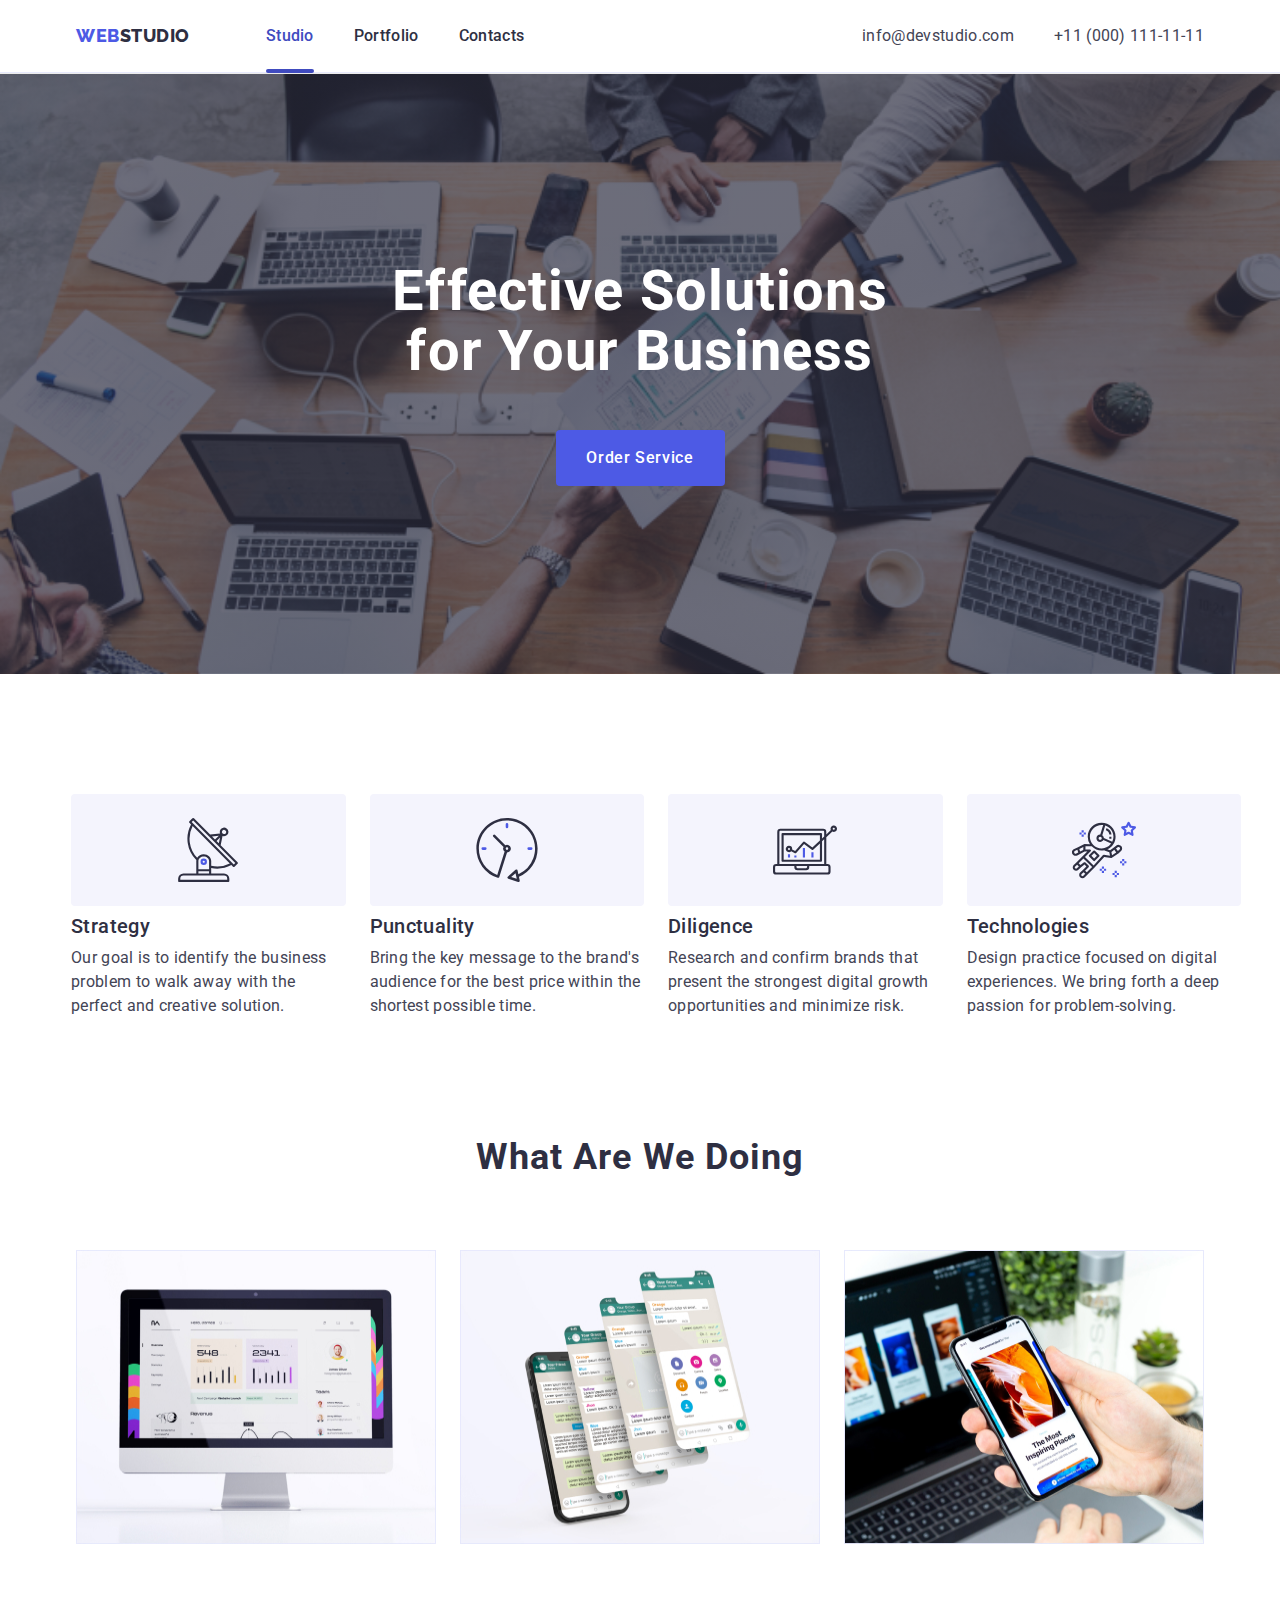
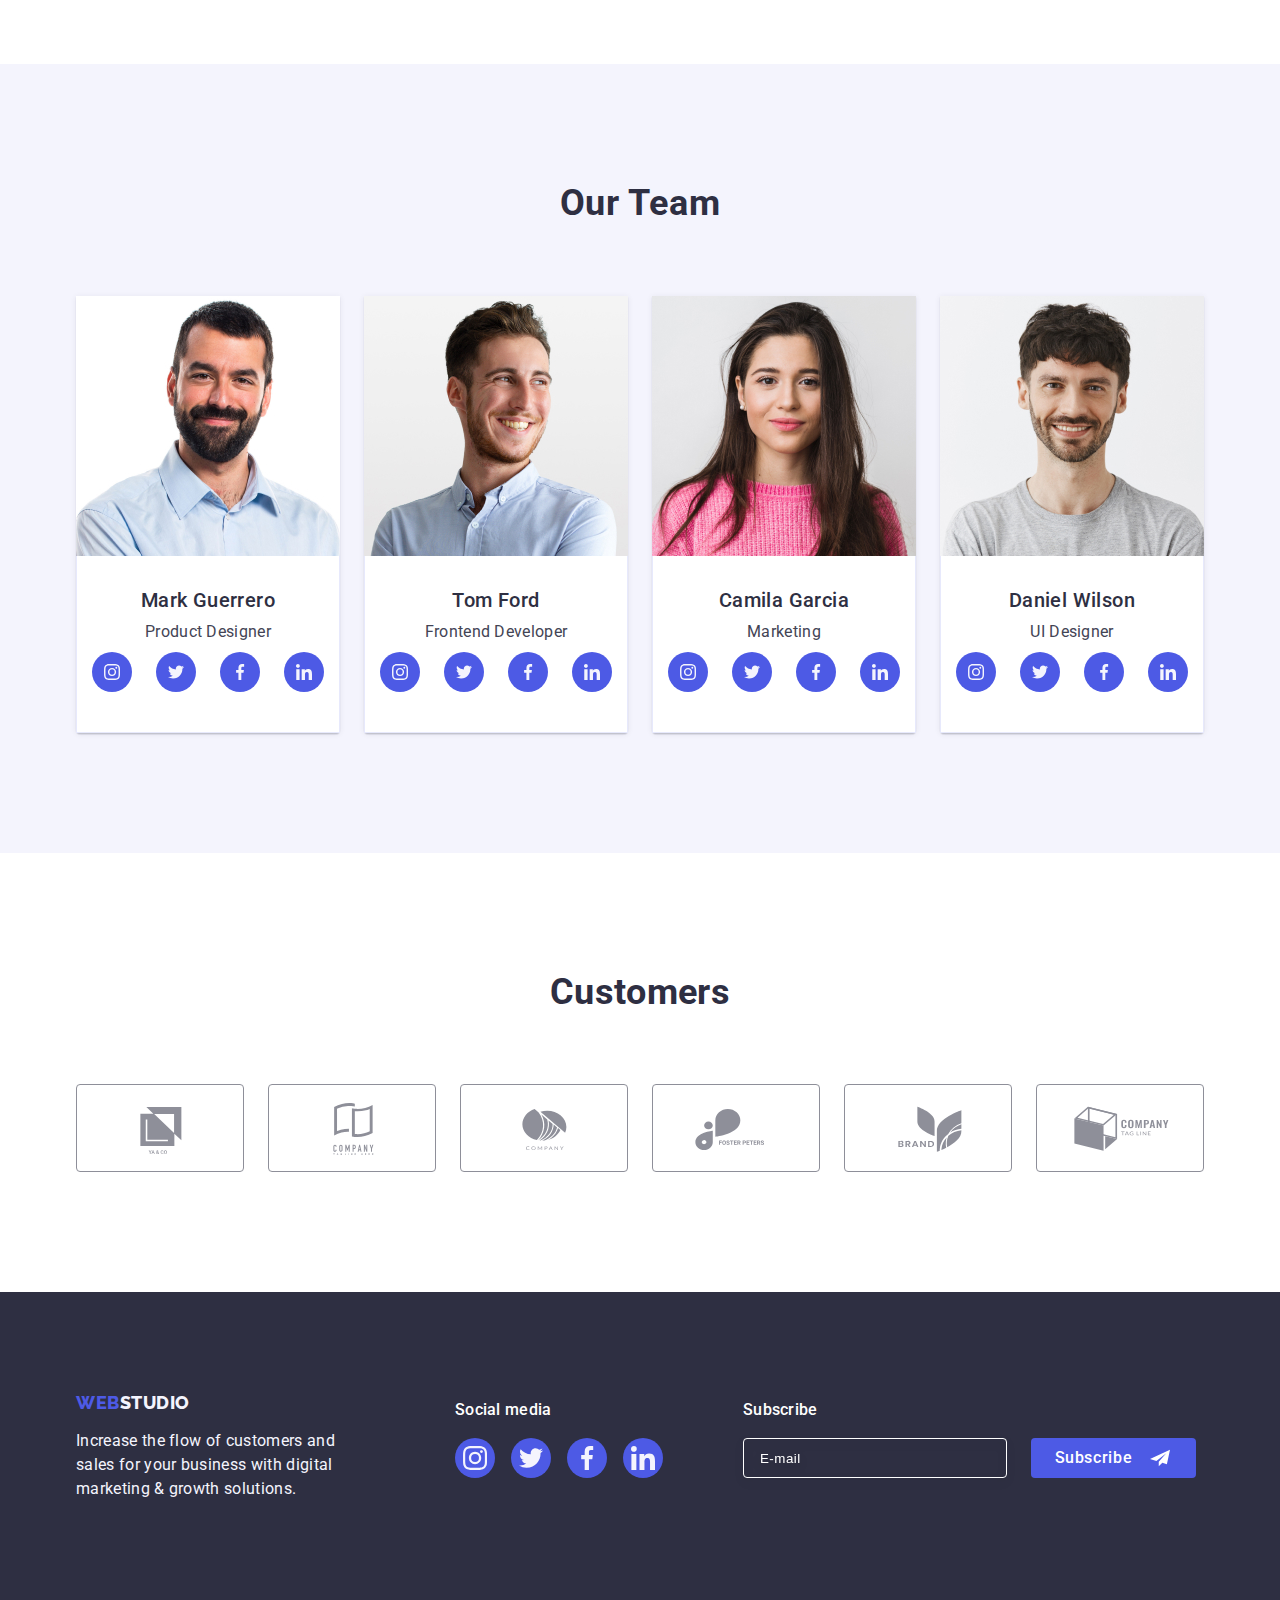
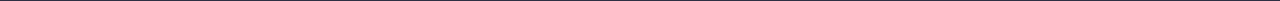
==== commit 79561b92: "-09-" ====
--- a/index.html
+++ b/index.html
@@ -596,7 +596,7 @@
     </div>
     <div class="menu-container js-menu-container" id="mobile-menu">
         <button class="menu-toggle js-close-menu">
-          <svg fill="currentColor" viewBox="0 0 20 20" xmlns="http://www.w3.org/2000/svg" width="8" height="8">
+          <svg fill="currentColor" viewBox="0 0 20 20" xmlns="http://www.w3.org/2000/svg" width="15" height="15">
             <path fill-rule="evenodd" d="M4.293 4.293a1 1 0 011.414 0L10 8.586l4.293-4.293a1 1 0 111.414 1.414L11.414 10l4.293 4.293a1 1 0 01-1.414 1.414L10 11.414l-4.293 4.293a1 1 0 01-1.414-1.414L8.586 10 4.293 5.707a1 1 0 010-1.414z" clip-rule="evenodd"></path>
           </svg>
         </button>
@@ -611,28 +611,28 @@
         <ul class="social-icon list">
             <li class="icon">
                 <a href="" class="icon-itfl">
-                    <svg class="social-icon-itfl" width="16" height="16">
+                    <svg class="social-icon-itfl" width="40" height="40">
                       <use href="./images/icons.svg#icon-instagram"></use>
                     </svg>
                 </a>  
            </li>
             <li class="icon">
                 <a href="" class="icon-itfl">
-                    <svg class="social-icon-itfl" width="16" height="16">
+                    <svg class="social-icon-itfl" width="40" height="40">
                       <use href="./images/icons.svg#icon-twitter"></use>
                     </svg>
                 </a>
             </li>
             <li class="icon">
                 <a href="" class="icon-itfl">
-                    <svg class="social-icon-itfl" width="16" height="16">
+                    <svg class="social-icon-itfl" width="40" height="40">
                       <use href="./images/icons.svg#icon-facebook"></use>
                     </svg>
                 </a>
             </li>
             <li class="icon">
                 <a href="" class="icon-itfl">
-                    <svg class="social-icon-itfl" width="16" height="16">
+                    <svg class="social-icon-itfl" width="40" height="40">
                       <use href="./images/icons.svg#icon-linkedin"></use>
                     </svg>
                 </a>
--- a/css/styles.css
+++ b/css/styles.css
@@ -142,7 +142,7 @@
     padding-top: 200px;
     padding-bottom: 200px;
     padding: 188px 0;
-    background-image: linear-gradient(rgba(46, 47, 66, 0.7), rgba(46, 47, 66, 0.7)), url(../images/img-name.jpg.png);
+    background-image: linear-gradient(rgba(46, 47, 66, 0.7), rgba(46, 47, 66, 0.7)), url(../images/first-section-bg/people-office.jpg);
     max-width: 1440px;
     background-repeat: no-repeat;
     background-position: center; 
@@ -847,13 +847,6 @@
     border-radius: 50%;
     outline: none;
   }
-  .menu-toggle.js-close-menu {
-    box-sizing: border-box;
-    background: var(--title-header);
-    opacity: 0.1;
-    border: 1px solid var(--studio);
-    background: var(--studio);
-  }
   
   @media (min-width: 768px) {
     .menu-toggle {
@@ -891,6 +884,13 @@
     right: 16px;
     color: #fff;
   }
+
+  .menu-toggle.js-close-menu {
+    box-sizing: border-box;
+    background: rgba(231, 233, 252, 0.1);
+    border: 1px solid rgba(46, 47, 66, 0.1);
+    color: var(--studio);
+  }
   
   .mobile-menu {
     padding: 0;
@@ -953,34 +953,34 @@
   
 @media (min-device-pixel-ratio: 2), (min-resolution: 192dpi), (min-resolution: 2dppx) {
     .full-width {
-    background-image: linear-gradient(to right, rgba(47, 48, 58, 0.4), rgba(47, 48, 58, 0.4)),
-      url(../images/first-section-bg/bg-img_sm-@2x.jpg);
+    background-image: linear-gradient(to right, rgba(46, 47, 66, 0.7), rgba(46, 47, 66, 0.7)),
+      url(../images/first-section-bg/desctop/people-office_1desctop-@2x.jpg);
   }
 }
 
   @media screen and (min-width: 481px) {
     .full-width {
-    background-image: linear-gradient(to right, rgba(47, 48, 58, 0.4), rgba(47, 48, 58, 0.4)),
-      url(../images/first-section-bg/bg-img_md-@1x.jpg);
+    background-image: linear-gradient(to right, rgba(46, 47, 66, 0.7), rgba(46, 47, 66, 0.7)),
+      url(../images/first-section-bg/mob/dark-bgmob-@1x.jpg);
     }
 }
     @media (min-device-pixel-ratio: 2), (min-resolution: 192dpi), (min-resolution: 2dppx) {
     .full-width {
-        background-image: linear-gradient(to right, rgba(47, 48, 58, 0.4), rgba(47, 48, 58, 0.4)),
-        url(../images/first-section-bg/bg-img_md-@2x.jpg);
+        background-image: linear-gradient(to right, rgba(46, 47, 66, 0.7),rgba(46, 47, 66, 0.7)),
+        url(../images/first-section-bg/mob/dark-bgmob-@2x.jpg);
     }
   }
 
   @media screen and (min-width: 769px) {
     .full-width {
-    background-image: linear-gradient(to right, rgba(47, 48, 58, 0.4), rgba(47, 48, 58, 0.4)),
-      url(../images/first-section-bg/bg-img_lg-@1x.jpg);
+    background-image: linear-gradient(to right, rgba(46, 47, 66, 0.7), rgba(46, 47, 66, 0.7)),
+      url(../images/first-section-bg/tabl/dark-bgtab-@1x.jpg);
     }
   }
   @media (min-device-pixel-ratio: 2), (min-resolution: 192dpi), (min-resolution: 2dppx) {
     .full-width { 
-    background-image: linear-gradient(to right, rgba(47, 48, 58, 0.4), rgba(47, 48, 58, 0.4)),
-        url(./images/first-section-bg/bg-img_lg-@2x.jpg);
+    background-image: linear-gradient(to right, rgba(46, 47, 66, 0.7), rgba(46, 47, 66, 0.7)),
+        url(../images/first-section-bg/tabl/dark-bgtab-@2x.jpg);
     }
   }
 
@@ -1055,8 +1055,12 @@
 
 
   @media screen and (max-width: 767px) {
+
+    .title-header .div-title-header {
+        height: 70px;
+    }
     .why-we-features {
-        width: calc((100% - 72px) / 1);
+        width: 100%;
     }
     .why-we {
         text-align: center;
@@ -1068,8 +1072,44 @@
     .navbar {
         display: none;
     }
+    .features {
+        gap: 72px
+     }
+    .team-list {
+        gap: 72px 24px;
+    }
+    .client-title {
+        width: calc((100% - 24px) / 2);
+       }
+    .client {
+        gap: 72px 24px;
+    }
     .header-contacts {
         display: none;
     }
-    
-  } +    .button-email{
+        display: block;
+    }
+    .title-footer {
+        margin-bottom: 72px;
+    }
+    .username {
+        width: 100%;
+        margin-right: 0;
+        margin-bottom: 16px;
+        opacity: 0.3;
+    }
+    .footer-logo {
+        display: block;
+        text-align: center;
+    }
+    .footer-content .logo {
+        margin-right: 0;
+    }
+    .subscribe {
+        margin-right: 0;
+    }
+    .subscribe-button {
+        margin: auto;
+    }
+}